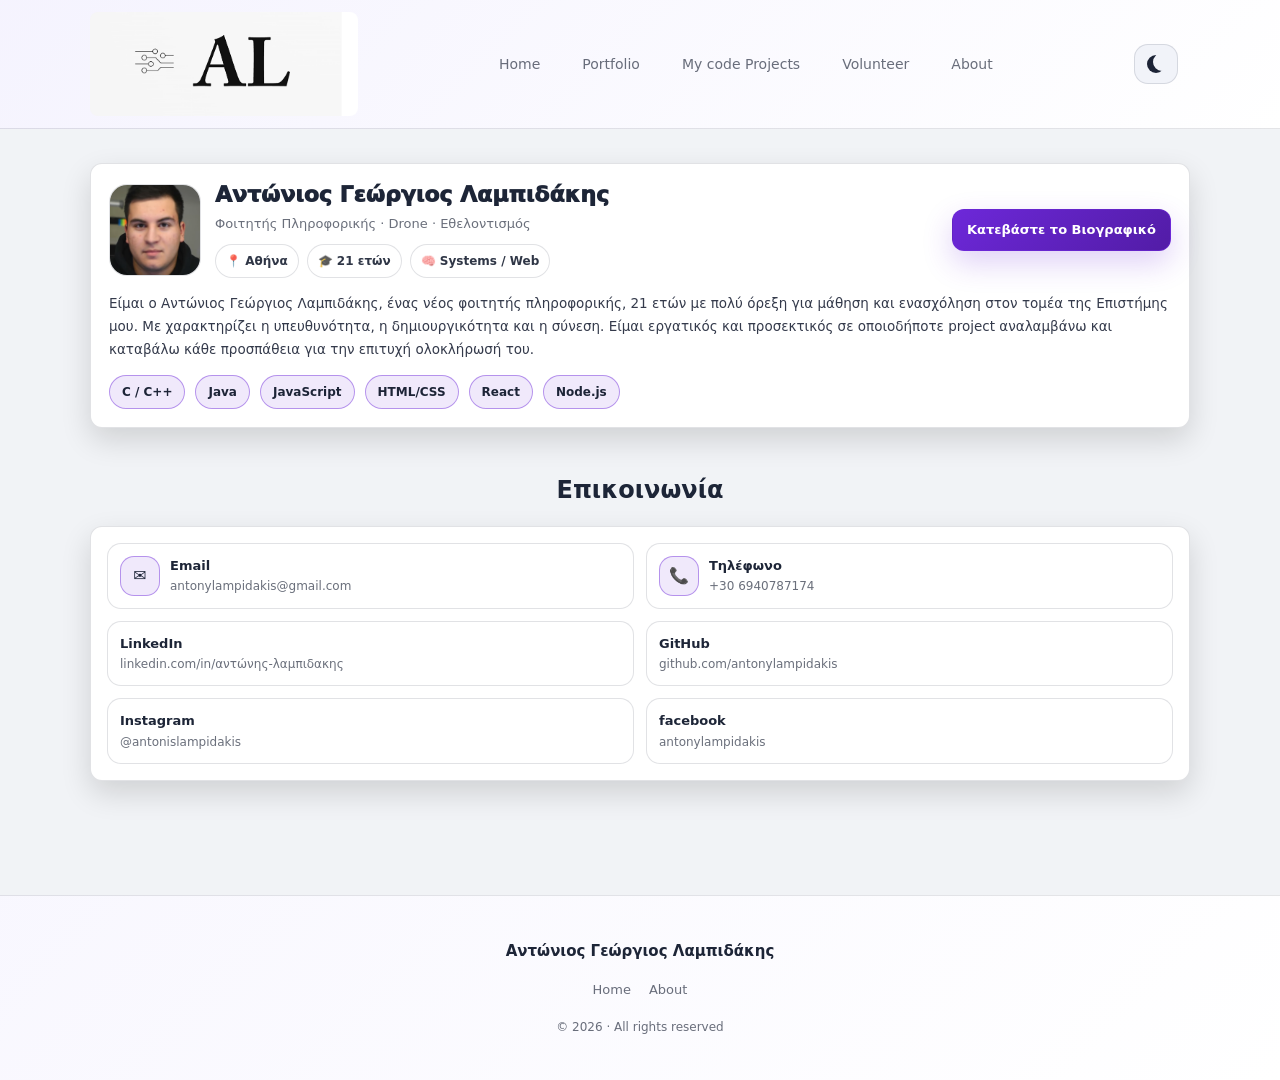
==== about.html @ e12926d3 "my site" ====
<!doctype html>
<html lang="el">
<head>
  <meta charset="UTF-8" />
  <meta name="viewport" content="width=device-width, initial-scale=1.0" />
  <title>About</title>
  <link rel="stylesheet" href="about.css" />
</head>

<body>
  <!-- Top Bar -->
  <header class="topbar">
    <div class="container topbar__inner">
      <div class="logo">
        <img src="/Logo.png" alt="Logo" />
      </div>

      <!-- Desktop nav -->
      <nav class="nav" id="mainNav" aria-label="Main navigation">
        <a href="index.html">Home</a>
        <a href="portfolio.html">Portfolio</a>
        <a href="MycodeProjects.html">My code Projects</a>
        <a href="volunteering.html">Volunteer</a>
        <a href="about.html" aria-current="page">About</a>
      </nav>

      <!-- Theme -->
      <button class="theme-btn" id="themeBtn" type="button" aria-label="Toggle theme">
        <span class="icon icon-moon" aria-hidden="true"></span>
        <span class="icon icon-sun" aria-hidden="true"></span>
      </button>

      <!-- Hamburger (mobile only) -->
      <button class="menu-btn" id="menuBtn" type="button"
              aria-label="Open menu" aria-expanded="false" aria-controls="mobileMenu">
        <span></span><span></span><span></span>
      </button>

      <!-- Mobile dropdown -->
      <nav class="mobile-menu" id="mobileMenu" aria-label="Mobile navigation">
        <a href="index.html">Home</a>
        <a href="portfolio.html">Portfolio</a>
        <a href="MycodeProjects.html">My code Projects</a>
        <a href="volunteering.html">Volunteer</a>
        <a href="about.html" aria-current="page">About</a>
      </nav>
    </div>
  </header>

  <main>
    <!-- BASIC CV (no special background) -->
    <section class="about">
      <div class="container about__inner">
        <article class="card cv-card">
          <div class="cv-top">
            <div class="cv-avatar">
              <img src="/image.png" alt="Αντώνιος Γεώργιος Λαμπιδάκης" />
            </div>

            <div class="cv-main">
              <h1 class="cv-name">Αντώνιος Γεώργιος Λαμπιδάκης</h1>
              <div class="cv-role">Φοιτητής Πληροφορικής · Drone · Εθελοντισμός</div>

              <div class="cv-meta">
                <span class="meta-pill">📍 Αθήνα</span>
                <span class="meta-pill">🎓 21 ετών</span>
                <span class="meta-pill">🧠 Systems / Web</span>
              </div>
            </div>

            <div class="cv-actions">
              <a class="btn" href="Βιογραφικο.pdf" download>Κατεβάστε το Βιογραφικό</a>
            
            </div>
          </div>

          <p class="cv-text">
            Είμαι ο Αντώνιος Γεώργιος Λαμπιδάκης, ένας νέος φοιτητής πληροφορικής, 21 ετών με πολύ
             όρεξη για μάθηση και ενασχόληση στον τομέα της Επιστήμης μου. Με χαρακτηρίζει η 
             υπευθυνότητα, η δημιουργικότητα και η σύνεση. Είμαι εργατικός και προσεκτικός σε 
             οποιοδήποτε project αναλαμβάνω και καταβάλω κάθε προσπάθεια για την επιτυχή ολοκλήρωσή 
             του.</p>

          <div class="cv-skills" aria-label="Skills">
            <span class="tag">C / C++</span>
            <span class="tag">Java</span>
            <span class="tag">JavaScript</span>
            <span class="tag">HTML/CSS</span>
            <span class="tag">React</span>
            <span class="tag">Node.js</span>
          </div>
        </article>
      </div>
    </section>

    <!-- CONTACT ONLY (no form) -->
    <section class="section">
      <div class="container">
        <h2 class="section__title">Επικοινωνία</h2>

        <div class="card contact-card">
          <div class="contact-links">

            <a class="contact-item" href="mailto:yourmail@example.com">
              <span class="c-ico">✉️</span>
              <span>
                <strong>Email</strong>
                <small>antonylampidakis@gmail.com</small>
              </span>
            </a>

            <a class="contact-item" href="tel:+306900000000">
              <span class="c-ico">📞</span>
              <span>
                <strong>Τηλέφωνο</strong>
                <small>+30 6940787174</small>
              </span>
            </a>

            <a class="contact-item" href="https://www.linkedin.com/in/%CE%B1%CE%BD%CF%84%CF%8E%CE%BD%CE%B7%CF%82-%CE%BB%CE%B1%CE%BC%CF%80%CE%B9%CE%B4%CE%B1%CE%BA%CE%B7%CF%82-99b71a249/" target="_blank" rel="noopener noreferrer">

              <span>
                <strong>LinkedIn</strong>
                <small>linkedin.com/in/αντώνης-λαμπιδακης</small>
              </span>
            </a>

            <a class="contact-item" href="https://github.com/antonylampidakis" target="_blank" rel="noopener noreferrer">

              <span>
                <strong>GitHub</strong>
                <small>github.com/antonylampidakis</small>
              </span>
            </a>

            <a class="contact-item" href="https://www.instagram.com/antonislampidakis/" target="_blank" rel="noopener noreferrer">

              <span>
                <strong>Instagram</strong>
                <small>@antonislampidakis</small>
              </span>
            </a>

            <a class="contact-item" href="https://www.facebook.com/antonylampidakis" target="_blank" rel="noopener noreferrer">

              <span>
                <strong>facebook</strong>
                <small>antonylampidakis</small>
              </span>
            </a>

          </div>
        </div>

      </div>
    </section>
  </main>

  <footer class="site-footer">
    <div class="footer-inner">
      <div class="footer-brand">
        <strong>Αντώνιος Γεώργιος Λαμπιδάκης</strong>
      </div>

      <nav class="footer-nav">
        <a href="index.html">Home</a>
        <a href="about.html">About</a>
      </nav>

      <div class="footer-copy">© 2026 · All rights reserved</div>
    </div>
  </footer>

  <script>
    // Theme toggle
    const themeBtn = document.getElementById("themeBtn");
    themeBtn.addEventListener("click", () => {
      document.body.classList.toggle("dark");
    });

    // Mobile menu toggle
    const menuBtn = document.getElementById("menuBtn");
    const mobileMenu = document.getElementById("mobileMenu");

    menuBtn.addEventListener("click", () => {
      const isOpen = mobileMenu.classList.toggle("is-open");
      menuBtn.classList.toggle("is-open", isOpen);
      menuBtn.setAttribute("aria-expanded", isOpen ? "true" : "false");
    });

    mobileMenu.querySelectorAll("a").forEach(a => {
      a.addEventListener("click", () => {
        mobileMenu.classList.remove("is-open");
        menuBtn.classList.remove("is-open");
        menuBtn.setAttribute("aria-expanded", "false");
      });
    });
  </script>
</body>
</html>
---- about.css ----
/* =========================
   Design tokens
========================= */
:root{
  --bg: #0b1020;
  --surface: #0f172a;
  --surface-2: #111c35;
  --card: rgba(255,255,255,0.06);
  --card-border: rgba(255,255,255,0.10);

  --text: rgba(255,255,255,0.92);
  --muted: rgba(255,255,255,0.68);

  --primary: #7c3aed;
  --ring: rgba(124,58,237,0.45);

  --shadow: 0 20px 50px rgba(0,0,0,0.35);
  --radius: 16px;
  --radius-sm: 12px;
  --maxw: 1100px;

  --gap: 18px;
  --font: ui-sans-serif, system-ui, -apple-system, Segoe UI, Roboto, Arial, sans-serif;

  --nav-bg: linear-gradient(135deg,
    color-mix(in oklab, var(--surface), var(--primary) 10%),
    color-mix(in oklab, var(--surface), #000 10%)
  );

  --footer-bg: linear-gradient(135deg,
    color-mix(in oklab, var(--surface), #000 8%),
    color-mix(in oklab, var(--surface), var(--primary) 10%)
  );
}

/* ✅ Default LIGHT theme (αυτό θες) */
body{
  --bg: #f1f3f6;
  --surface: #ffffff;
  --surface-2: #f1f3f9;
  --card: #ffffff;
  --card-border: rgba(15, 23, 42, 0.12);

  --text: rgba(15, 23, 42, 0.94);
  --muted: rgba(15, 23, 42, 0.62);

  --primary: #6d28d9;
  --ring: rgba(109,40,217,0.22);

  --shadow: 0 18px 45px rgba(15, 23, 42, 0.10);

  --nav-bg: linear-gradient(135deg,
    color-mix(in oklab, var(--surface), var(--primary) 6%),
    color-mix(in oklab, var(--surface), #fff 0%)
  );

  --footer-bg: linear-gradient(135deg,
    color-mix(in oklab, var(--surface), var(--primary) 4%),
    color-mix(in oklab, var(--surface), #fff 0%)
  );
}

/* Dark theme overrides (μόνο όταν πατήσεις toggle) */
body.dark{
  --bg: #0b1020;
  --surface: #0f172a;
  --surface-2: #111c35;
  --card: rgba(255,255,255,0.06);
  --card-border: rgba(255,255,255,0.10);

  --text: rgba(255,255,255,0.92);
  --muted: rgba(255,255,255,0.68);

  --primary: #7c3aed;
  --ring: rgba(124,58,237,0.45);

  --shadow: 0 20px 50px rgba(0,0,0,0.35);

  --nav-bg: linear-gradient(135deg,
    color-mix(in oklab, var(--surface), var(--primary) 10%),
    color-mix(in oklab, var(--surface), #000 10%)
  );

  --footer-bg: linear-gradient(135deg,
    color-mix(in oklab, var(--surface), #000 8%),
    color-mix(in oklab, var(--surface), var(--primary) 10%)
  );
}

/* =========================
   Base
========================= */
*{ box-sizing: border-box; }
html,body{ margin:0; padding:0; }
body{
  font-family: var(--font);
  color: var(--text);
  line-height: 1.5;
  background: var(--bg);
}

.container{
  width: min(var(--maxw), calc(100% - 48px));
  margin: 0 auto;
}

a{ color: inherit; }
button{ font-family: inherit; }

/* =========================
   Topbar
========================= */
.topbar{
  position: sticky;
  top: 0;
  z-index: 50;
  backdrop-filter: blur(12px);
  background: var(--nav-bg);
  border-bottom: 1px solid color-mix(in oklab, var(--card-border), transparent 10%);
}

.topbar__inner{
  display: grid;
  grid-template-columns: auto 1fr auto auto;
  align-items: center;
  gap: 12px;
  padding: 12px 0;
}

.logo{ display:flex; align-items:center; }
.logo img{
  height: 104px;
  width: auto;
  display:block;
  border-radius: 8px;
}

.nav{
  justify-self: center;
  display:flex;
  justify-content:center;
  gap: 18px;
  flex-wrap: wrap;
}
.nav a{
  text-decoration:none;
  font-size:14px;
  color: var(--muted);
  padding: 7px 12px;
  border-radius: 12px;
  transition: background 160ms ease, color 160ms ease, transform 160ms ease;
}
.nav a:hover{
  color: var(--text);
  background: color-mix(in oklab, var(--primary), transparent 88%);
  transform: translateY(-1px);
}

/* Theme button */
.theme-btn{
  height: 40px;
  width: 44px;
  border-radius: 14px;
  border: 1px solid var(--card-border);
  background: var(--surface-2);
  cursor: pointer;
  position: relative;
  display: grid;
  place-items: center;
  transition: transform 120ms ease, box-shadow 160ms ease;
}
.theme-btn:hover{ transform: translateY(-1px); }
.theme-btn:focus-visible{ outline:none; box-shadow: 0 0 0 4px var(--ring); }

.theme-btn .icon{
  position: absolute;
  width: 18px; height: 18px;
  transition: opacity 160ms ease, transform 160ms ease;
}
.theme-btn .icon-moon{
  opacity: 1; transform: scale(1);
  border-radius: 50%;
  box-shadow: inset 6px -2px 0 0 var(--text);
}
.theme-btn .icon-sun{
  opacity: 0; transform: scale(0.85);
  border-radius: 50%;
  background: var(--text);
}
body.dark .theme-btn .icon-moon{ opacity:0; transform: scale(0.85); }
body.dark .theme-btn .icon-sun{ opacity:1; transform: scale(1); }

/* =========================
   Hamburger Menu
========================= */
.menu-btn,
.mobile-menu{ display:none; }

.menu-btn{
  width: 44px;
  height: 44px;
  border-radius: 14px;
  border: 1px solid var(--card-border);
  background: var(--surface-2);
  cursor: pointer;
  display: grid;
  place-items: center;
  gap: 5px;
}
.menu-btn span{
  display:block;
  width: 20px; height: 2px;
  background: var(--text);
  border-radius: 999px;
  transition: transform 160ms ease, opacity 160ms ease;
}
.menu-btn.is-open span:nth-child(1){ transform: translateY(7px) rotate(45deg); }
.menu-btn.is-open span:nth-child(2){ opacity: 0; }
.menu-btn.is-open span:nth-child(3){ transform: translateY(-7px) rotate(-45deg); }

.mobile-menu{
  grid-column: 1 / -1;
  margin-top: 10px;
  background: var(--surface);
  border: 1px solid var(--card-border);
  border-radius: 16px;
  box-shadow: var(--shadow);
  overflow: hidden;
}
.mobile-menu a{
  display:block;
  padding: 12px 14px;
  text-decoration:none;
  color: var(--text);
  border-bottom: 1px solid color-mix(in oklab, var(--card-border), transparent 20%);
}
.mobile-menu a:last-child{ border-bottom:none; }
.mobile-menu a:hover{ background: color-mix(in oklab, var(--primary), transparent 88%); }
.mobile-menu.is-open{ display:block; }

/* =========================
   Cards / Sections
========================= */
.card{
  background: var(--card);
  border: 1px solid var(--card-border);
  border-radius: var(--radius-sm);
  box-shadow: 0 12px 30px rgba(0,0,0,0.14);
}

.section{ padding: 34px 0; }
.section__title{
  margin: 0 0 18px 0;
  text-align:center;
  font-size: 24px;
  font-weight: 900;
}

/* =========================
   ABOUT (no special background)
========================= */
.about{
  padding: 34px 0 10px; /* ✅ απλό, χωρίς background gradients */
}

.cv-card{ padding: 18px; }

.cv-top{
  display: grid;
  grid-template-columns: 92px 1fr auto;
  gap: 14px;
  align-items: center;
}

.cv-avatar{
  width: 92px;
  height: 92px;
  border-radius: 18px;
  overflow: hidden;
  border: 1px solid var(--card-border);
  background: var(--surface);
}
.cv-avatar img{
  width:100%;
  height:100%;
  display:block;
  object-fit: cover;
}

.cv-name{
  margin: 0;
  font-size: 22px;
  line-height: 1.2;
  font-weight: 950;
}

.cv-role{
  margin-top: 6px;
  font-size: 13px;
  color: var(--muted);
}

.cv-meta{
  margin-top: 10px;
  display:flex;
  flex-wrap: wrap;
  gap: 8px;
}

.meta-pill{
  font-size: 12px;
  padding: 7px 10px;
  border-radius: 999px;
  border: 1px solid color-mix(in oklab, var(--card-border), transparent 0%);
  background: color-mix(in oklab, var(--surface), transparent 0%);
  color: color-mix(in oklab, var(--text), transparent 8%);
  font-weight: 800;
}

.cv-actions{
  display:flex;
  gap: 10px;
  flex-wrap: wrap;
  justify-content:flex-end;
}

.cv-text{
  margin: 14px 0 0;
  font-size: 13.5px;
  line-height: 1.7;
  color: color-mix(in oklab, var(--text), transparent 10%);
}

.cv-skills{
  margin-top: 14px;
  display:flex;
  flex-wrap: wrap;
  gap: 10px;
}

.tag{
  font-size: 12px;
  padding: 7px 12px;
  border-radius: 999px;
  border: 1px solid color-mix(in oklab, var(--primary), transparent 55%);
  background: color-mix(in oklab, var(--primary), transparent 90%);
  color: var(--text);
  font-weight: 800;
}

/* Buttons */
.btn{
  display:inline-flex;
  align-items:center;
  justify-content:center;
  padding: 10px 14px;
  border-radius: 12px;
  text-decoration:none;
  font-weight: 900;
  font-size: 13px;
  border: 1px solid color-mix(in oklab, var(--primary), transparent 45%);
  background: linear-gradient(135deg, var(--primary), color-mix(in oklab, var(--primary), #000 18%));
  color: #fff;
  box-shadow: 0 12px 30px color-mix(in oklab, var(--primary), transparent 78%);
}
.btn:hover{ filter: brightness(1.05); }

.btn--ghost{
  background: color-mix(in oklab, var(--primary), transparent 92%);
  color: var(--text);
  box-shadow: none;
}

/* =========================
   Contact (links only)
========================= */
.contact-card{ padding: 16px; }

.contact-links{
  display:grid;
  grid-template-columns: 1fr 1fr;
  gap: 12px;
}

.contact-item{
  display:flex;
  gap: 10px;
  align-items:center;
  text-decoration:none;

  padding: 12px 12px;
  border-radius: 14px;
  border: 1px solid color-mix(in oklab, var(--card-border), transparent 0%);
  background: color-mix(in oklab, var(--surface), transparent 0%);

  transition: transform 150ms ease, border-color 150ms ease, background 150ms ease;
}
.contact-item:hover{
  transform: translateY(-2px);
  border-color: color-mix(in oklab, var(--primary), transparent 35%);
  background: color-mix(in oklab, var(--primary), transparent 92%);
}

.c-ico{
  width: 40px;
  height: 40px;
  border-radius: 14px;
  display:grid;
  place-items:center;
  border: 1px solid color-mix(in oklab, var(--primary), transparent 55%);
  background: color-mix(in oklab, var(--primary), transparent 90%);
}

.contact-item strong{ display:block; font-size: 13px; }
.contact-item small{
  display:block;
  font-size: 12px;
  color: var(--muted);
  margin-top: 2px;
}

/* =========================
   Hamburger Menu (DESKTOP default)
========================= */
.menu-btn,
.mobile-menu{
  display: none !important;
}

/* =========================
   Footer
========================= */
.site-footer{
  margin-top: 80px;
  padding: 44px 0;
  background: var(--footer-bg);
  border-top: 1px solid color-mix(in oklab, var(--card-border), transparent 10%);
}

.footer-inner{
  max-width: var(--maxw);
  margin: 0 auto;
  padding: 0 24px;
  display:flex;
  flex-direction:column;
  align-items:center;
  gap: 18px;
  text-align:center;
}

.footer-brand strong{ display:block; font-size: 15px; }
.footer-brand span{ font-size: 13px; color: var(--muted); }

.footer-nav{ display:flex; gap: 18px; }
.footer-nav a{ font-size: 13px; text-decoration:none; color: var(--muted); }
.footer-nav a:hover{ color: var(--text); }

.footer-copy{ font-size: 12px; color: var(--muted); }

/* =========================
   Responsive
========================= */
@media (max-width: 980px){
  .cv-top{
    grid-template-columns: 92px 1fr;
    grid-template-areas:
      "avatar main"
      "actions actions";
  }
  .cv-avatar{ grid-area: avatar; }
  .cv-main{ grid-area: main; }
  .cv-actions{ grid-area: actions; justify-content:flex-start; margin-top: 10px; }

  .contact-links{ grid-template-columns: 1fr; }
}

@media (max-width: 760px){
  .nav{ display:none; }
  .menu-btn{ display:grid; }
  .topbar__inner{ grid-template-columns: auto 1fr auto auto; }

  .cv-top{ grid-template-columns: 70px 1fr; }
  .cv-avatar{ width:70px; height:70px; }
}
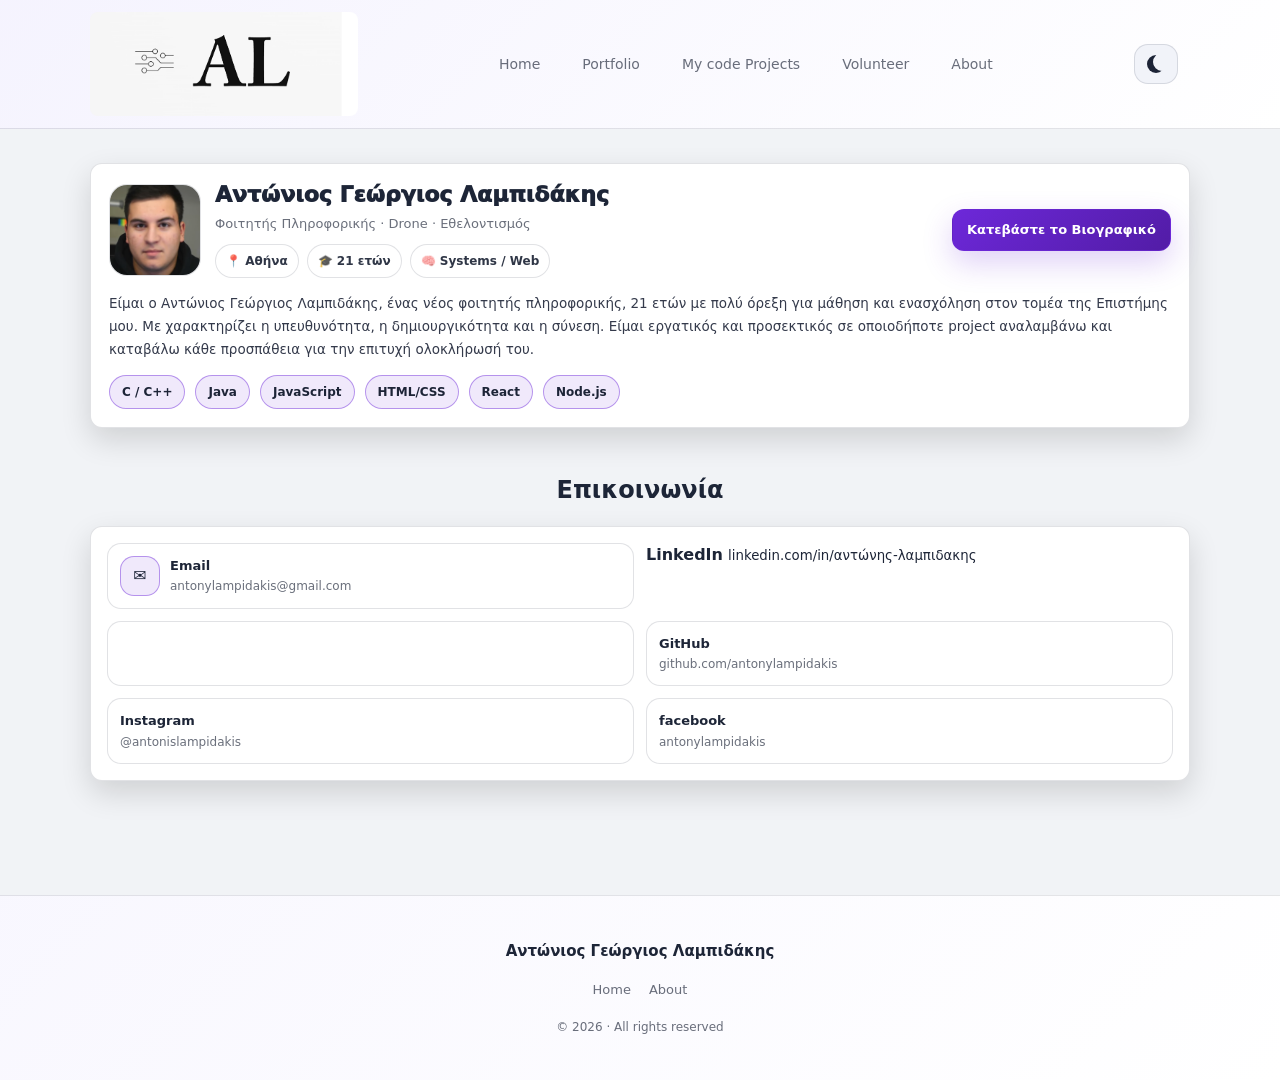
==== commit ce42b044: "Fix HTML encoding issues in about.html" ====
--- a/about.html
+++ b/about.html
@@ -109,21 +109,15 @@
               </span>
             </a>
 
-            <a class="contact-item" href="tel:+306900000000">
-              <span class="c-ico">📞</span>
               <span>
-                <strong>Τηλέφωνο</strong>
-                <small>+30 6940787174</small>
+                <strong>LinkedIn</strong>
+                <small>linkedin.com/in/αντώνης-λαμπιδακης</small>
               </span>
             </a>
 
             <a class="contact-item" href="https://www.linkedin.com/in/%CE%B1%CE%BD%CF%84%CF%8E%CE%BD%CE%B7%CF%82-%CE%BB%CE%B1%CE%BC%CF%80%CE%B9%CE%B4%CE%B1%CE%BA%CE%B7%CF%82-99b71a249/" target="_blank" rel="noopener noreferrer">
 
-              <span>
-                <strong>LinkedIn</strong>
-                <small>linkedin.com/in/αντώνης-λαμπιδακης</small>
-              </span>
-            </a>
+           
 
             <a class="contact-item" href="https://github.com/antonylampidakis" target="_blank" rel="noopener noreferrer">
 
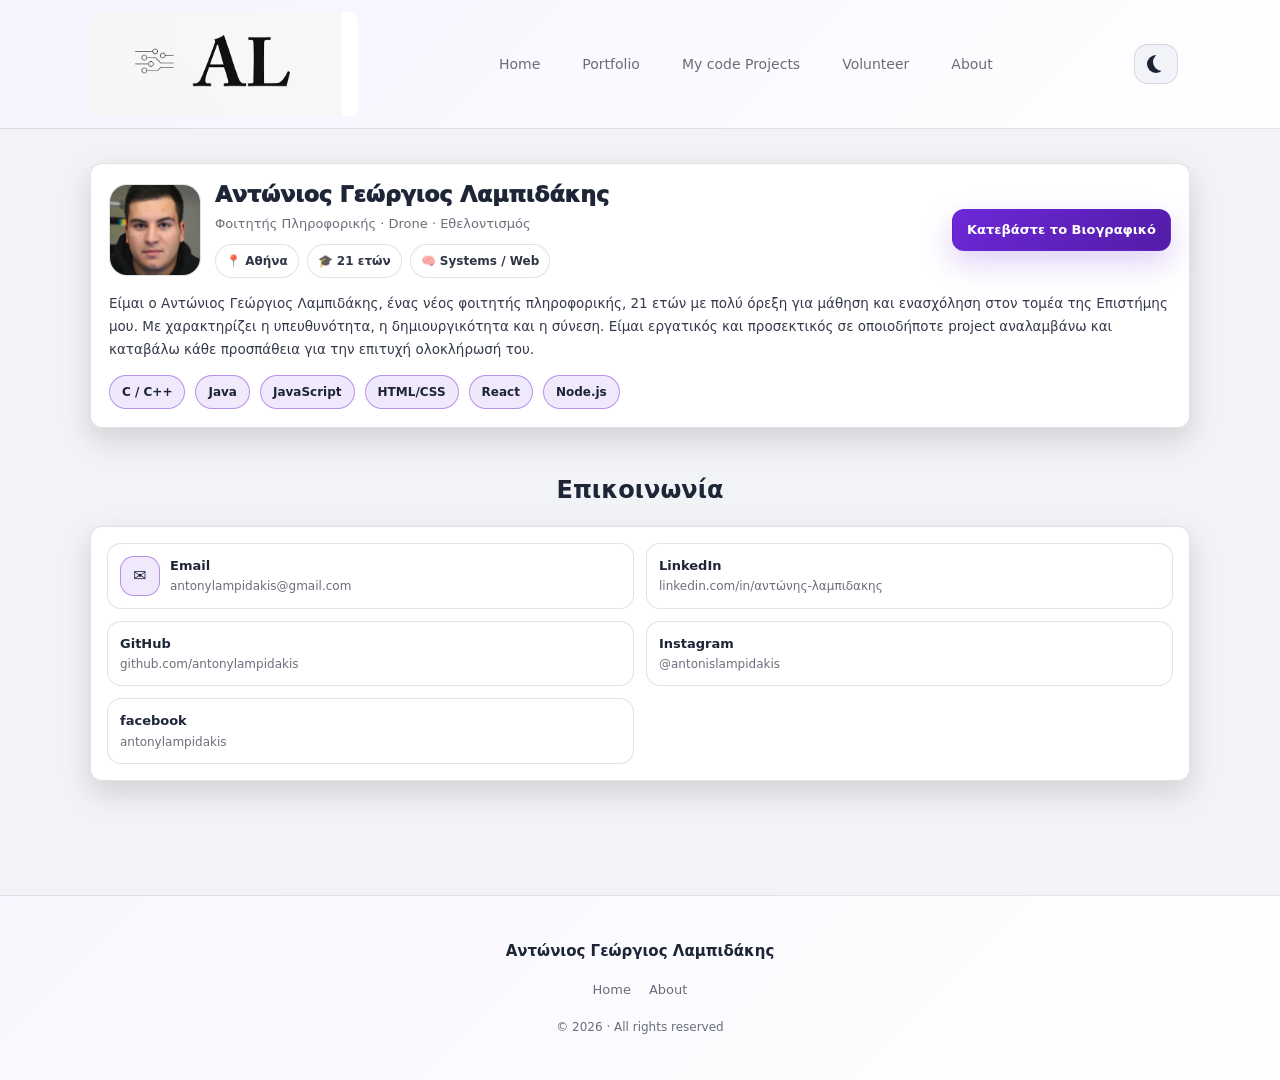
==== commit 8cf32b3c: "Fix HTML encoding issues in about.html" ====
--- a/about.html
+++ b/about.html
@@ -109,13 +109,14 @@
               </span>
             </a>
 
+            <a class="contact-item" href="https://www.linkedin.com/in/%CE%B1%CE%BD%CF%84%CF%8E%CE%BD%CE%B7%CF%82-%CE%BB%CE%B1%CE%BC%CF%80%CE%B9%CE%B4%CE%B1%CE%BA%CE%B7%CF%82-99b71a249/" target="_blank" rel="noopener noreferrer">
               <span>
                 <strong>LinkedIn</strong>
                 <small>linkedin.com/in/αντώνης-λαμπιδακης</small>
               </span>
             </a>
 
-            <a class="contact-item" href="https://www.linkedin.com/in/%CE%B1%CE%BD%CF%84%CF%8E%CE%BD%CE%B7%CF%82-%CE%BB%CE%B1%CE%BC%CF%80%CE%B9%CE%B4%CE%B1%CE%BA%CE%B7%CF%82-99b71a249/" target="_blank" rel="noopener noreferrer">
+            
 
            
 
